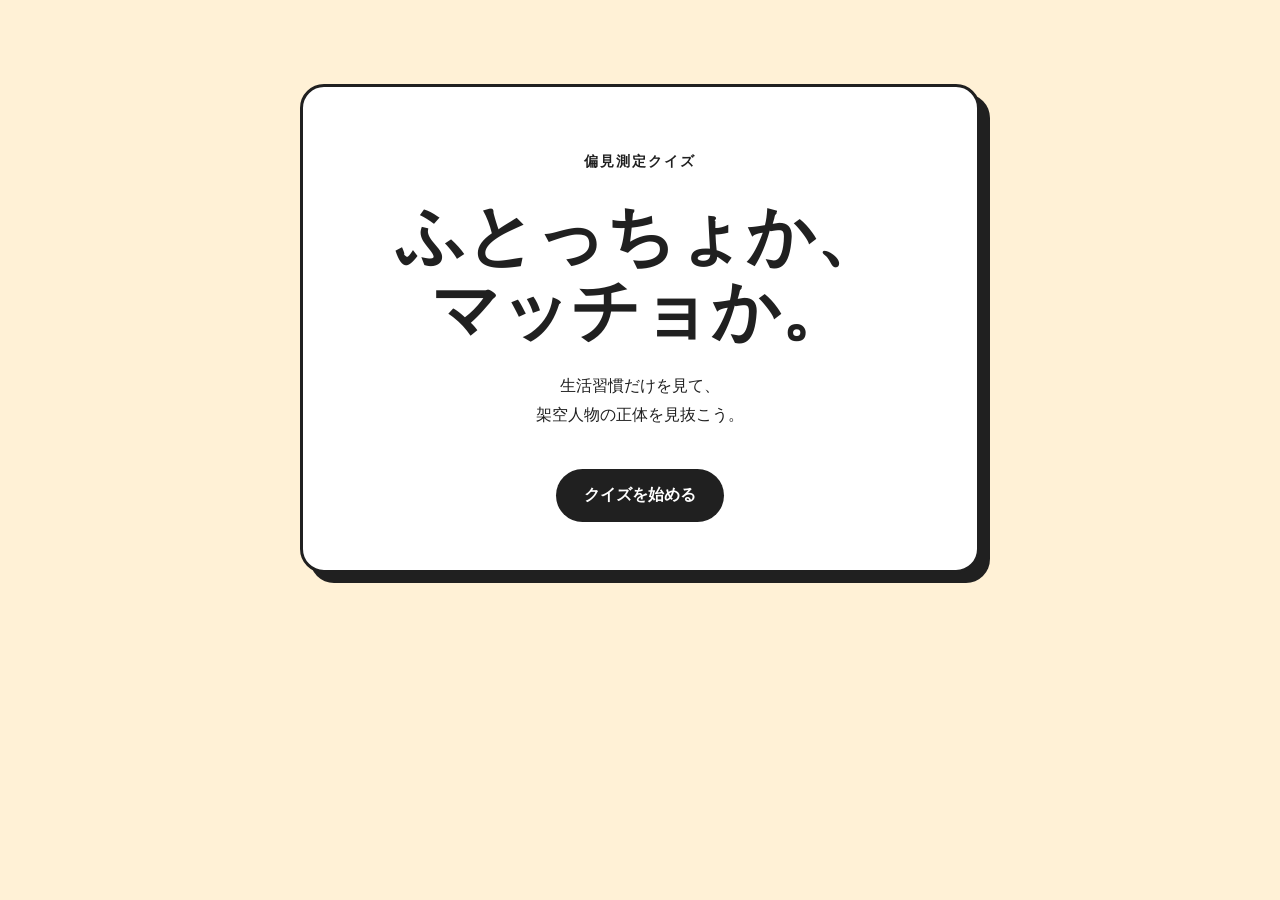
==== templates/index.html @ f09eb5f5 "chore: Webアプリの基盤作成" ====
<!DOCTYPE html>
<html lang="ja">
<head>
  <meta charset="UTF-8">

  <meta
    name="viewport"
    content="width=device-width, initial-scale=1.0"
  >

  <title>ふとっちょか、マッチョか。</title>

  <link
    rel="stylesheet"
    href="/static/css/common.css"
  >

  <link
    rel="stylesheet"
    href="/static/css/index.css"
  >
</head>

<body>
  <main class="screen">
    <p class="label">
      偏見測定クイズ
    </p>

    <h1>
      ふとっちょか、<br>
      マッチョか。
    </h1>

    <p>
      生活習慣だけを見て、<br>
      架空人物の正体を見抜こう。
    </p>

    <a class="button" href="/quiz">
      クイズを始める
    </a>
  </main>
</body>
</html>
---- static/css/common.css ----
* {
  box-sizing: border-box;
}

body {
  min-height: 100vh;
  margin: 0;
  padding: 24px;

  font-family:
    -apple-system,
    BlinkMacSystemFont,
    "Segoe UI",
    sans-serif;

  color: #202020;
  background: #fff1d6;
}

.screen {
  width: min(680px, 100%);
  margin: 60px auto;
  padding: 48px;

  text-align: center;

  background: #ffffff;
  border: 3px solid #202020;
  border-radius: 24px;
  box-shadow: 10px 10px 0 #202020;
}

.label {
  font-size: 14px;
  font-weight: bold;
  letter-spacing: 0.15em;
}

h1 {
  margin: 24px 0;

  font-size: clamp(
    36px,
    7vw,
    68px
  );

  line-height: 1.1;
}

p {
  line-height: 1.8;
}

.button {
  display: inline-block;
  margin-top: 24px;
  padding: 16px 28px;

  color: #ffffff;
  font-weight: bold;
  text-decoration: none;

  background: #202020;
  border-radius: 999px;
}

.button:hover {
  color: #202020;
  background: #ffffff;
  outline: 3px solid #202020;
}

@media (max-width: 600px) {
  body {
    padding: 12px;
  }

  .screen {
    margin: 24px auto;
    padding: 32px 20px;
    box-shadow: 6px 6px 0 #202020;
  }
}
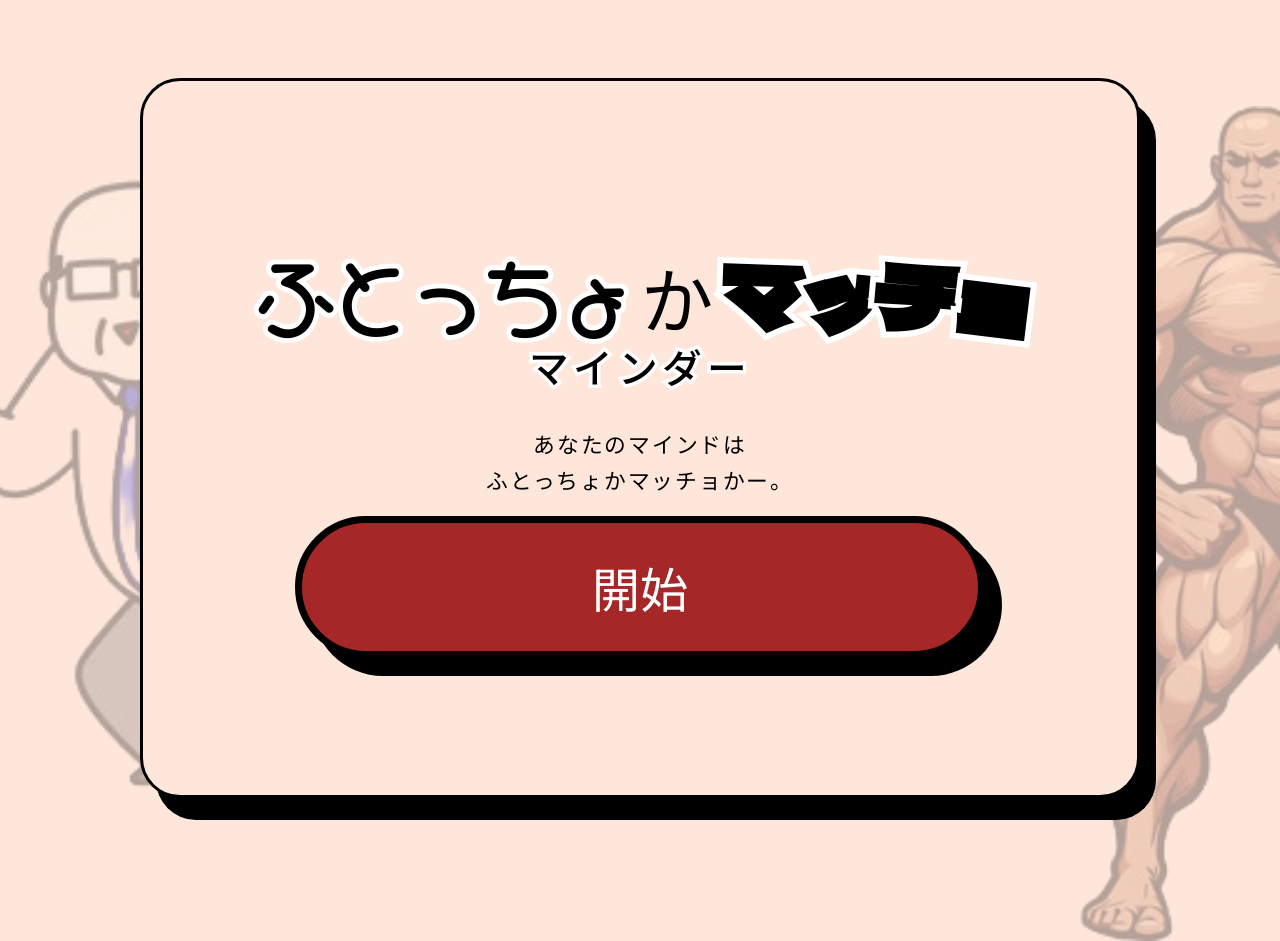
==== commit 8d27f3c6: "めっちゃ進行" ====
--- a/templates/index.html
+++ b/templates/index.html
@@ -8,7 +8,7 @@
     content="width=device-width, initial-scale=1.0"
   >
 
-  <title>ふとっちょか、マッチョか。</title>
+  <title>ふとっちょかマッチョかマインダー</title>
 
   <link
     rel="stylesheet"
@@ -21,25 +21,47 @@
   >
 </head>
 
-<body>
-  <main class="screen">
-    <p class="label">
-      偏見測定クイズ
-    </p>
+<body class="index-page">
+  <main class="index-stage">
+    <img
+      class="character character--futoccho index-character index-character--futoccho"
+      src="/static/images/futoccho-character.png"
+      alt=""
+      aria-hidden="true"
+    >
 
-    <h1>
-      ふとっちょか、<br>
-      マッチョか。
-    </h1>
+    <img
+      class="character character--macho index-character index-character--macho"
+      src="/static/images/macho-character.png"
+      alt=""
+      aria-hidden="true"
+    >
 
-    <p>
-      生活習慣だけを見て、<br>
-      架空人物の正体を見抜こう。
-    </p>
+    <section class="screen index-screen" aria-labelledby="app-title">
+      <div class="index-content">
+        <h1 id="app-title" class="index-title" aria-label="ふとっちょかマッチョ">
+          <span class="index-title__first" aria-hidden="true">
+            <span class="font-futoccho index-title__futoccho">ふとっちょ</span>
+            <span class="index-title__connector">か</span>
+          </span>
 
-    <a class="button" href="/quiz">
-      クイズを始める
-    </a>
+          <span class="font-macho index-title__macho" aria-hidden="true">
+            <span>マ</span><span>ッ</span><span>チ</span><span>ョ</span>
+          </span>
+        </h1>
+
+        <p class="index-subtitle">マインダー</p>
+
+        <p class="index-description">
+          あなたのマインドは<br>
+          ふとっちょかマッチョかー。
+        </p>
+
+        <a class="button index-start-button" href="/start">
+          開始
+        </a>
+      </div>
+    </section>
   </main>
 </body>
-</html>+</html>
--- a/static/css/common.css
+++ b/static/css/common.css
@@ -1,84 +1,279 @@
-* {
+@import url("https://fonts.googleapis.com/css2?family=Bebas+Neue&family=Dela+Gothic+One&family=Hachi+Maru+Pop&family=Noto+Sans+JP:wght@400;500;600;700;800;900&display=swap");
+
+:root {
+  --color-background: #FEE6DA;
+  --color-main-red: #A52727;
+  --color-orange: #DF7C1A;
+  --color-futoccho: #FFC107;
+  --color-comment: #D9D9D9;
+  --color-black: #000000;
+  --color-white: #FFFFFF;
+  --font-body: "Noto Sans JP", "Hiragino Kaku Gothic ProN", "Yu Gothic", sans-serif;
+  --font-futoccho: "Hachi Maru Pop", "Hiragino Maru Gothic ProN", cursive;
+  --font-macho: "Dela Gothic One", "Noto Sans JP", sans-serif;
+  --font-label: "Bebas Neue", Impact, sans-serif;
+  --card-radius: 40px;
+  --card-border: 3px solid var(--color-black);
+  --card-shadow: 16px 22px 0 var(--color-black);
+  --control-shadow: 12px 12px 0 var(--color-black);
+}
+
+*,
+*::before,
+*::after {
   box-sizing: border-box;
 }
 
+html {
+  min-width: 320px;
+  background: var(--color-background);
+}
+
 body {
+  display: flex;
   min-height: 100vh;
+  min-height: 100svh;
   margin: 0;
-  padding: 24px;
-
-  font-family:
-    -apple-system,
-    BlinkMacSystemFont,
-    "Segoe UI",
-    sans-serif;
-
-  color: #202020;
-  background: #fff1d6;
+  padding: 54px 7vw 78px;
+  align-items: center;
+  justify-content: center;
+  overflow-x: hidden;
+  color: var(--color-black);
+  background: var(--color-background);
+  font-family: var(--font-body);
+  font-weight: 500;
+}
+
+button,
+a {
+  -webkit-tap-highlight-color: transparent;
+}
+
+button {
+  font: inherit;
+}
+
+img {
+  display: block;
+  max-width: 100%;
 }
 
 .screen {
-  width: min(680px, 100%);
-  margin: 60px auto;
-  padding: 48px;
-
+  position: relative;
+  isolation: isolate;
+  width: min(1220px, 100%);
+  min-height: min(744px, calc(100svh - 132px));
+  margin: 0 auto;
+  padding: clamp(30px, 4vw, 56px) clamp(34px, 7vw, 104px);
+  overflow: visible;
   text-align: center;
-
-  background: #ffffff;
-  border: 3px solid #202020;
-  border-radius: 24px;
-  box-shadow: 10px 10px 0 #202020;
+  background: var(--color-background);
+  border: var(--card-border);
+  border-radius: var(--card-radius);
+  box-shadow: var(--card-shadow);
+  animation: card-in 360ms ease-out both;
+}
+
+.screen-content {
+  position: relative;
+  z-index: 2;
+  width: 100%;
 }
 
 .label {
-  font-size: 14px;
-  font-weight: bold;
-  letter-spacing: 0.15em;
-}
-
-h1 {
-  margin: 24px 0;
-
-  font-size: clamp(
-    36px,
-    7vw,
-    68px
-  );
-
-  line-height: 1.1;
-}
-
-p {
-  line-height: 1.8;
-}
-
-.button {
-  display: inline-block;
-  margin-top: 24px;
-  padding: 16px 28px;
-
-  color: #ffffff;
-  font-weight: bold;
+  margin: 0;
+  font-family: var(--font-label);
+  font-size: clamp(42px, 4.2vw, 60px);
+  font-weight: 400;
+  line-height: 1;
+  letter-spacing: 0.015em;
+}
+
+.font-futoccho {
+  font-family: var(--font-futoccho);
+}
+
+.font-macho {
+  font-family: var(--font-macho);
+}
+
+.outlined-text {
+  paint-order: stroke fill;
+  -webkit-text-stroke: 12px var(--color-white);
+}
+
+.button,
+.action-button {
+  display: inline-flex;
+  min-height: 94px;
+  margin: 0;
+  padding: 16px 38px;
+  align-items: center;
+  justify-content: center;
+  color: var(--color-white);
+  background: var(--color-main-red);
+  border: 6px solid var(--color-black);
+  border-radius: 999px;
+  box-shadow: var(--control-shadow);
+  cursor: pointer;
+  font-family: var(--font-body);
+  font-size: clamp(28px, 3vw, 48px);
+  font-weight: 500;
+  line-height: 1.2;
   text-decoration: none;
-
-  background: #202020;
-  border-radius: 999px;
-}
-
-.button:hover {
-  color: #202020;
-  background: #ffffff;
-  outline: 3px solid #202020;
-}
-
-@media (max-width: 600px) {
+  transition: transform 150ms ease, box-shadow 150ms ease, filter 150ms ease;
+}
+
+.button:hover,
+.action-button:hover {
+  color: var(--color-white);
+  filter: brightness(1.04);
+  outline: 0;
+  transform: translateY(-4px);
+}
+
+.button:active,
+.action-button:active {
+  box-shadow: 5px 6px 0 var(--color-black);
+  transform: translate(7px, 6px);
+}
+
+.button:focus-visible,
+.action-button:focus-visible {
+  outline: 5px solid var(--color-white);
+  outline-offset: -12px;
+}
+
+.orange-panel {
+  color: var(--color-white);
+  background: var(--color-orange);
+  border: 3px solid var(--color-white);
+  border-radius: 18px;
+}
+
+.speech-bubble {
+  position: relative;
+  color: var(--color-black);
+  background: var(--color-comment);
+  border-radius: 18px;
+}
+
+.speech-bubble::before {
+  position: absolute;
+  bottom: -14px;
+  left: 0;
+  width: 0;
+  height: 0;
+  border-top: 25px solid var(--color-comment);
+  border-right: 34px solid transparent;
+  content: "";
+}
+
+.character {
+  position: absolute;
+  z-index: 0;
+  width: auto;
+  max-width: none;
+  height: auto;
+  pointer-events: none;
+  object-fit: contain;
+  user-select: none;
+}
+
+@keyframes card-in {
+  from {
+    opacity: 0;
+    transform: translateY(10px);
+  }
+
+  to {
+    opacity: 1;
+    transform: translateY(0);
+  }
+}
+
+@media (max-width: 1024px) {
+  :root {
+    --card-radius: 34px;
+    --card-shadow: 13px 17px 0 var(--color-black);
+    --control-shadow: 9px 10px 0 var(--color-black);
+  }
+
   body {
-    padding: 12px;
+    padding: 42px 5vw 62px;
   }
 
   .screen {
-    margin: 24px auto;
-    padding: 32px 20px;
-    box-shadow: 6px 6px 0 #202020;
-  }
-}+    min-height: min(720px, calc(100svh - 104px));
+    padding: 38px clamp(28px, 6vw, 64px) 48px;
+  }
+}
+
+@media (max-width: 768px) {
+  body {
+    display: block;
+    padding: 28px 24px 44px;
+  }
+
+  .screen {
+    min-height: calc(100svh - 72px);
+    padding: 32px 26px 40px;
+  }
+
+  .label {
+    font-size: clamp(38px, 9vw, 52px);
+  }
+
+  .outlined-text {
+    -webkit-text-stroke-width: 8px;
+  }
+
+  .button,
+  .action-button {
+    min-height: 80px;
+    border-width: 5px;
+    font-size: clamp(26px, 6vw, 38px);
+  }
+}
+
+@media (max-width: 480px) {
+  :root {
+    --card-radius: 25px;
+    --card-border: 2px solid var(--color-black);
+    --card-shadow: 8px 10px 0 var(--color-black);
+    --control-shadow: 7px 7px 0 var(--color-black);
+  }
+
+  body {
+    padding: 18px 16px 30px;
+  }
+
+  .screen {
+    min-height: calc(100svh - 48px);
+    padding: 26px 18px 34px;
+  }
+
+  .button,
+  .action-button {
+    min-height: 68px;
+    padding: 12px 22px;
+    border-width: 4px;
+  }
+
+  .speech-bubble::before {
+    bottom: -10px;
+    border-top-width: 18px;
+    border-right-width: 25px;
+  }
+}
+
+@media (prefers-reduced-motion: reduce) {
+  *,
+  *::before,
+  *::after {
+    scroll-behavior: auto !important;
+    animation-duration: 0.01ms !important;
+    animation-iteration-count: 1 !important;
+    transition-duration: 0.01ms !important;
+  }
+}
--- a/static/css/index.css
+++ b/static/css/index.css
@@ -0,0 +1,319 @@
+.index-page {
+  display: block;
+  min-height: 100vh;
+  padding: 0;
+  overflow: hidden;
+}
+
+.index-stage {
+  position: relative;
+  display: grid;
+  min-height: 100vh;
+  padding: 54px 24px 78px;
+  place-items: center;
+  isolation: isolate;
+}
+
+.index-screen {
+  position: relative;
+  z-index: 2;
+  display: grid;
+  width: min(1144px, calc(100vw - 280px));
+  min-height: 720px;
+  margin: 0;
+  padding: 0;
+  place-items: center;
+}
+
+.index-content {
+  display: flex;
+  width: min(920px, calc(100% - 80px));
+  padding-top: 28px;
+  align-items: center;
+  flex-direction: column;
+  text-align: center;
+}
+
+.index-title {
+  display: flex;
+  margin: 0;
+  align-items: baseline;
+  justify-content: center;
+  color: var(--color-black, #000000);
+  line-height: 1;
+  white-space: nowrap;
+}
+
+.index-title__first {
+  display: inline-flex;
+  align-items: baseline;
+}
+
+.index-title__futoccho {
+  font-size: clamp(4rem, 6.75vw, 6.1rem);
+  font-weight: 700;
+  letter-spacing: -0.12em;
+  paint-order: stroke fill;
+  -webkit-text-stroke: 10px var(--color-white, #ffffff);
+}
+
+.index-title__connector {
+  position: relative;
+  z-index: 1;
+  margin: 0 0.08em 0 0.16em;
+  font-family: "Noto Sans JP", "Hiragino Kaku Gothic ProN", "Yu Gothic", sans-serif;
+  font-size: clamp(3.35rem, 5.65vw, 5.1rem);
+  font-weight: 400;
+}
+
+.index-title__macho {
+  display: inline-flex;
+  align-items: center;
+  font-size: clamp(3.9rem, 6.85vw, 6.2rem);
+  letter-spacing: -0.12em;
+  paint-order: stroke fill;
+  -webkit-text-stroke: 12px var(--color-white, #ffffff);
+}
+
+.index-title__macho span {
+  display: inline-block;
+}
+
+.index-title__macho span:nth-child(1) {
+  transform: rotate(2deg) translateY(2px);
+}
+
+.index-title__macho span:nth-child(2) {
+  transform: rotate(-7deg) translateY(7px);
+}
+
+.index-title__macho span:nth-child(3) {
+  transform: rotate(5deg) translateY(5px);
+}
+
+.index-title__macho span:nth-child(4) {
+  transform: rotate(7deg) translateY(10px);
+}
+
+.index-subtitle {
+  margin: 8px 0 0;
+  color: var(--color-black, #000000);
+  font-family: "Noto Sans JP", "Hiragino Kaku Gothic ProN", "Yu Gothic", sans-serif;
+  font-size: clamp(2rem, 3.1vw, 2.75rem);
+  font-weight: 500;
+  letter-spacing: 0.11em;
+  line-height: 1.2;
+  paint-order: stroke fill;
+  -webkit-text-stroke: 7px var(--color-white, #ffffff);
+}
+
+.index-description {
+  margin: 36px 0 0;
+  color: var(--color-black, #000000);
+  font-size: clamp(1.15rem, 1.7vw, 1.5rem);
+  font-weight: 400;
+  letter-spacing: 0.08em;
+  line-height: 1.65;
+}
+
+.index-start-button {
+  display: flex;
+  width: min(690px, calc(100% - 84px));
+  min-height: 142px;
+  margin-top: 18px;
+  padding: 18px 40px;
+  align-items: center;
+  justify-content: center;
+  border-width: 7px;
+  font-size: clamp(2.25rem, 3.75vw, 3.25rem);
+  font-weight: 400;
+  line-height: 1;
+  box-shadow: 17px 18px 0 var(--color-black, #000000);
+}
+
+.index-start-button:hover {
+  color: var(--color-white, #ffffff);
+  background: var(--color-main-red, #A52727);
+  outline: 0;
+  transform: translateY(-3px);
+  box-shadow: 17px 21px 0 var(--color-black, #000000);
+}
+
+.index-start-button:active {
+  transform: translate(10px, 10px);
+  box-shadow: 7px 8px 0 var(--color-black, #000000);
+}
+
+.index-character {
+  position: absolute;
+  z-index: 1;
+  display: block;
+  max-width: none;
+  margin: 0;
+  opacity: 0.3;
+  pointer-events: none;
+  user-select: none;
+}
+
+.index-character--futoccho {
+  top: 30px;
+  left: -250px;
+  width: 850px;
+  height: auto;
+}
+
+.index-character--macho {
+  top: 106px;
+  right: -200px;
+  width: auto;
+  height: 835px;
+}
+
+@media (max-width: 1199px) {
+  .index-stage {
+    padding: 44px 48px 66px;
+  }
+
+  .index-screen {
+    width: min(900px, calc(100vw - 96px));
+    min-height: 680px;
+  }
+
+  .index-character--futoccho {
+    top: 70px;
+    left: -210px;
+    width: 680px;
+  }
+
+  .index-character--macho {
+    top: 112px;
+    right: -102px;
+    height: 720px;
+  }
+}
+
+@media (max-width: 768px) {
+  .index-page {
+    overflow-x: hidden;
+    overflow-y: auto;
+  }
+
+  .index-stage {
+    min-height: 100svh;
+    padding: 28px 22px 38px;
+  }
+
+  .index-screen {
+    width: 100%;
+    min-height: min(660px, calc(100svh - 66px));
+    padding: 54px 24px 60px;
+  }
+
+  .index-content {
+    width: 100%;
+    padding-top: 0;
+  }
+
+  .index-title {
+    gap: 10px;
+    align-items: center;
+    flex-direction: column;
+  }
+
+  .index-title__futoccho {
+    font-size: clamp(2.8rem, 14vw, 4.1rem);
+    -webkit-text-stroke-width: 7px;
+  }
+
+  .index-title__connector {
+    font-size: clamp(2.2rem, 11vw, 3.4rem);
+  }
+
+  .index-title__macho {
+    font-size: clamp(3rem, 15vw, 4.25rem);
+    -webkit-text-stroke-width: 8px;
+  }
+
+  .index-subtitle {
+    margin-top: 15px;
+    font-size: clamp(1.6rem, 7.5vw, 2.3rem);
+    -webkit-text-stroke-width: 5px;
+  }
+
+  .index-description {
+    margin-top: 34px;
+    font-size: clamp(0.95rem, 4.5vw, 1.2rem);
+    letter-spacing: 0.04em;
+  }
+
+  .index-start-button {
+    width: calc(100% - 18px);
+    min-height: 92px;
+    margin-top: 28px;
+    padding: 14px 24px;
+    border-width: 4px;
+    font-size: clamp(2rem, 10vw, 2.75rem);
+    box-shadow: 10px 11px 0 var(--color-black, #000000);
+  }
+
+  .index-start-button:hover {
+    box-shadow: 10px 14px 0 var(--color-black, #000000);
+  }
+
+  .index-start-button:active {
+    transform: translate(6px, 6px);
+    box-shadow: 4px 5px 0 var(--color-black, #000000);
+  }
+
+  .index-character {
+    opacity: 0.14;
+  }
+
+  .index-character--futoccho {
+    top: auto;
+    bottom: 12px;
+    left: -118px;
+    width: 360px;
+  }
+
+  .index-character--macho {
+    top: 72px;
+    right: -84px;
+    height: 520px;
+  }
+}
+
+@media (max-width: 430px) {
+  .index-stage {
+    padding: 18px 16px 28px;
+  }
+
+  .index-screen {
+    min-height: calc(100svh - 46px);
+    padding: 44px 18px 48px;
+  }
+
+  .index-title__futoccho {
+    font-size: 2.75rem;
+  }
+
+  .index-title__connector {
+    font-size: 2.25rem;
+  }
+
+  .index-title__macho {
+    font-size: 3rem;
+  }
+
+  .index-description {
+    font-size: 0.98rem;
+  }
+}
+
+@media (prefers-reduced-motion: reduce) {
+  .index-start-button,
+  .index-screen {
+    animation: none;
+    transition: none;
+  }
+}
